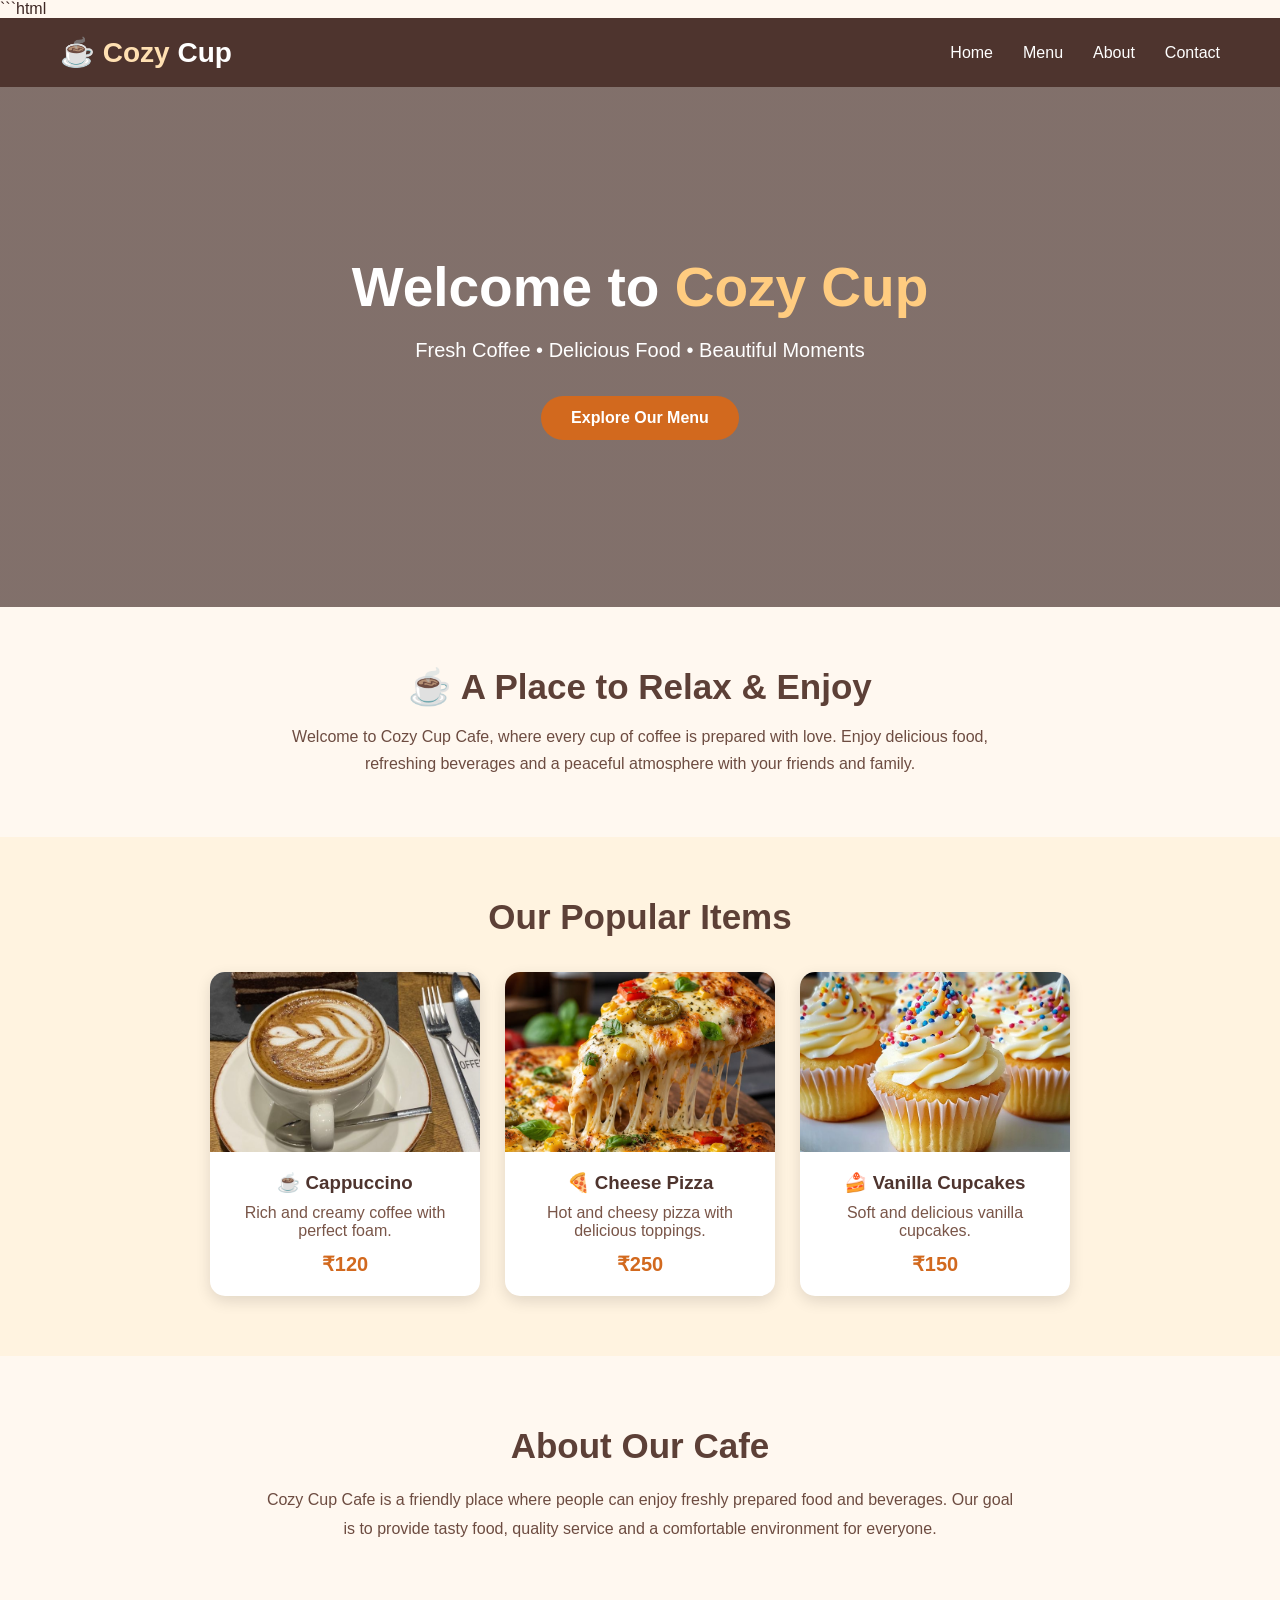
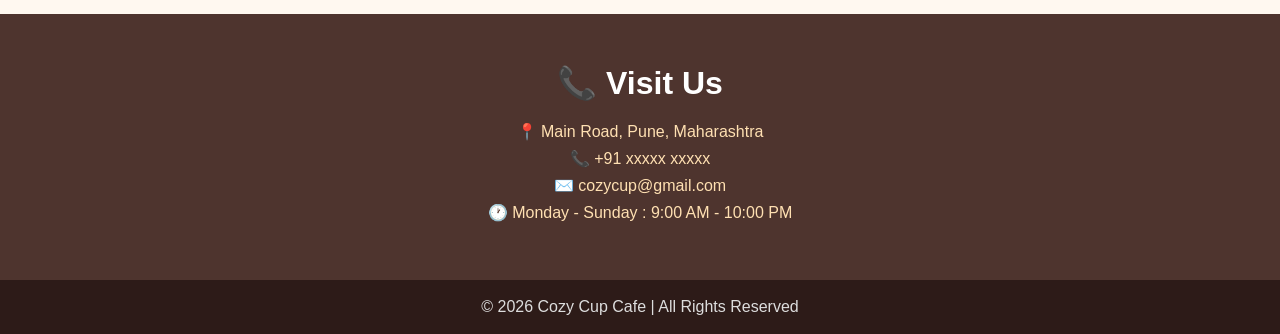
==== index.html @ 2bf5e007 "Third Commit" ====
```html
<!DOCTYPE html>
<html lang="en">

<head>
    <meta charset="UTF-8">
    <meta name="viewport" content="width=device-width, initial-scale=1.0">

    <title>Cozy Cup Cafe</title>

    <style>
        * {
            margin: 0;
            padding: 0;
            box-sizing: border-box;
            font-family: Arial, sans-serif;
        }

        body {
            background-color: #fff8f0;
            color: #3e2723;
        }

        /* ================= NAVBAR ================= */

        nav {
            width: 100%;
            background-color: #4e342e;
            padding: 18px 60px;

            display: flex;
            justify-content: space-between;
            align-items: center;

            position: sticky;
            top: 0;
            z-index: 100;
        }

        .logo {
            color: #ffe0b2;
            font-size: 28px;
            font-weight: bold;
        }

        .logo span {
            color: #ffffff;
        }

        nav ul {
            list-style: none;
            display: flex;
            gap: 30px;
        }

        nav ul li a {
            text-decoration: none;
            color: white;
            font-size: 16px;
            transition: 0.3s;
        }

        nav ul li a:hover {
            color: #ffcc80;
        }

        /* ================= HERO ================= */

        .hero {
            min-height: 520px;

            display: flex;
            justify-content: center;
            align-items: center;
            text-align: center;

            padding: 50px 20px;

            background:
                linear-gradient(rgba(62, 39, 35, 0.65),
                    rgba(62, 39, 35, 0.65)),
                url("cafe.jpg");

            background-size: cover;
            background-position: center;
        }

        .hero-content {
            color: white;
            max-width: 700px;
        }

        .hero-content h1 {
            font-size: 55px;
            margin-bottom: 15px;
        }

        .hero-content h1 span {
            color: #ffcc80;
        }

        .hero-content p {
            font-size: 20px;
            line-height: 1.6;
            margin-bottom: 30px;
        }

        .btn {
            display: inline-block;
            padding: 13px 30px;

            background-color: #d2691e;
            color: white;

            text-decoration: none;
            border-radius: 25px;

            font-weight: bold;
            transition: 0.3s;
        }

        .btn:hover {
            background-color: #8d4b20;
            transform: scale(1.05);
        }

        /* ================= WELCOME ================= */

        .welcome {
            text-align: center;
            padding: 60px 20px;
        }

        .welcome h2 {
            font-size: 35px;
            margin-bottom: 15px;
            color: #5d4037;
        }

        .welcome p {
            max-width: 700px;
            margin: auto;
            line-height: 1.7;
            color: #6d4c41;
        }

        /* ================= MENU ================= */

        .menu {
            padding: 60px 8%;
            background-color: #fff3e0;
            text-align: center;
        }

        .menu h2 {
            font-size: 35px;
            margin-bottom: 35px;
            color: #5d4037;
        }

        .cards {
            display: flex;
            justify-content: center;
            gap: 25px;
            flex-wrap: wrap;
        }

        .card {
            width: 270px;
            background-color: white;

            border-radius: 15px;
            overflow: hidden;

            box-shadow: 0 5px 15px rgba(0, 0, 0, 0.12);

            transition: 0.3s;
        }

        .card:hover {
            transform: translateY(-8px);
            box-shadow: 0 10px 25px rgba(0, 0, 0, 0.18);
        }

        .card img {
            width: 100%;
            height: 180px;
            object-fit: cover;
        }

        .card-content {
            padding: 20px;
        }

        .card-content h3 {
            margin-bottom: 10px;
            color: #4e342e;
        }

        .card-content p {
            color: #795548;
            margin-bottom: 12px;
        }

        .price {
            color: #d2691e;
            font-size: 20px;
            font-weight: bold;
        }

        /* ================= ABOUT ================= */

        .about {
            padding: 70px 10%;
            text-align: center;
        }

        .about h2 {
            font-size: 35px;
            margin-bottom: 20px;
            color: #5d4037;
        }

        .about p {
            max-width: 750px;
            margin: auto;
            line-height: 1.8;
            color: #6d4c41;
        }

        /* ================= CONTACT ================= */

        .contact {
            background-color: #4e342e;
            color: white;
            text-align: center;
            padding: 50px 20px;
        }

        .contact h2 {
            font-size: 32px;
            margin-bottom: 20px;
        }

        .contact p {
            margin: 8px;
            color: #ffe0b2;
        }

        /* ================= FOOTER ================= */

        footer {
            background-color: #2d1b18;
            color: #ddd;

            text-align: center;
            padding: 18px;
        }

        /* ================= RESPONSIVE ================= */

        @media (max-width: 700px) {

            nav {
                padding: 15px 20px;
                flex-direction: column;
                gap: 15px;
            }

            nav ul {
                gap: 15px;
                flex-wrap: wrap;
                justify-content: center;
            }

            .hero-content h1 {
                font-size: 38px;
            }

            .hero-content p {
                font-size: 16px;
            }
        }
    </style>
</head>

<body>

    <!-- ================= NAVBAR ================= -->

    <nav>

        <div class="logo">
            ☕ Cozy <span>Cup</span>
        </div>

        <ul>
            <li><a href="index.html">Home</a></li>
            <li><a href="menu_card.html">Menu</a></li>
            <li><a href="about.html">About</a></li>
            <li><a href="contact.html">Contact</a></li>
           
        </ul>

    </nav>


    <!-- ================= HERO SECTION ================= -->

    <section class="hero">

        <div class="hero-content">

            <h1>
                Welcome to <span>Cozy Cup</span>
            </h1>

            <p>
                Fresh Coffee • Delicious Food • Beautiful Moments
            </p>

            <a href="menu_card.html" class="btn">
                Explore Our Menu
            </a>

        </div>

    </section>


    <!-- ================= WELCOME SECTION ================= -->

    <section class="welcome">

        <h2>☕ A Place to Relax & Enjoy</h2>

        <p>
            Welcome to Cozy Cup Cafe, where every cup of coffee
            is prepared with love. Enjoy delicious food, refreshing
            beverages and a peaceful atmosphere with your friends
            and family.
        </p>

    </section>


    <!-- ================= MENU SECTION ================= -->

    <section class="menu">

        <h2>Our Popular Items</h2>

        <div class="cards">

            <!-- Card 1 -->

            <div class="card">

                <img src="images/Coffee/Australian cappuccino.jpeg" alt="Coffee" width="200" height="200">

                <div class="card-content">

                    <h3>☕ Cappuccino</h3>

                    <p>
                        Rich and creamy coffee with perfect foam.
                    </p>

                    <div class="price">₹120</div>

                </div>

            </div>


            <!-- Card 2 -->

            <div class="card">

                <img src="images/Pizza/Cheesy Vegetable Pizza.jpeg" alt="Pizza" width="200" height="200">

                <div class="card-content">

                    <h3>🍕 Cheese Pizza</h3>

                    <p>
                        Hot and cheesy pizza with delicious toppings.
                    </p>

                    <div class="price">₹250</div>

                </div>

            </div>


            <!-- Card 3 -->

            <div class="card">

                <img src="images/Pastries/Vanilla Cupcakes.jpeg" alt="Cake" width="200" height="200">

                <div class="card-content">

                    <h3>🍰 Vanilla Cupcakes</h3>

                    <p> Soft and delicious vanilla cupcakes. </p>
                    <div class="price">₹150</div>
                </div>
            </div>
        </div>
    </section>



    <!-- ================= ABOUT SECTION ================= -->

    <section class="about">
        <h2>About Our Cafe</h2>
        <p> Cozy Cup Cafe is a friendly place where people can enjoy freshly prepared food and beverages. Our goal is to
            provide tasty food, quality service and a comfortable environment for everyone. </p>
    </section>


    <!-- ================= CONTACT SECTION ================= -->
    <section class="contact">
        <h2>📞 Visit Us</h2>
        <p>📍 Main Road, Pune, Maharashtra</p>
        <p>📞 +91 xxxxx xxxxx </p>
        <p>✉️ cozycup@gmail.com</p>
        <p>🕐 Monday - Sunday : 9:00 AM - 10:00 PM</p>
    </section>


    <!-- ================= FOOTER ================= -->
    <footer>
        <p> © 2026 Cozy Cup Cafe | All Rights Reserved </p>
    </footer>
</body>

</html>
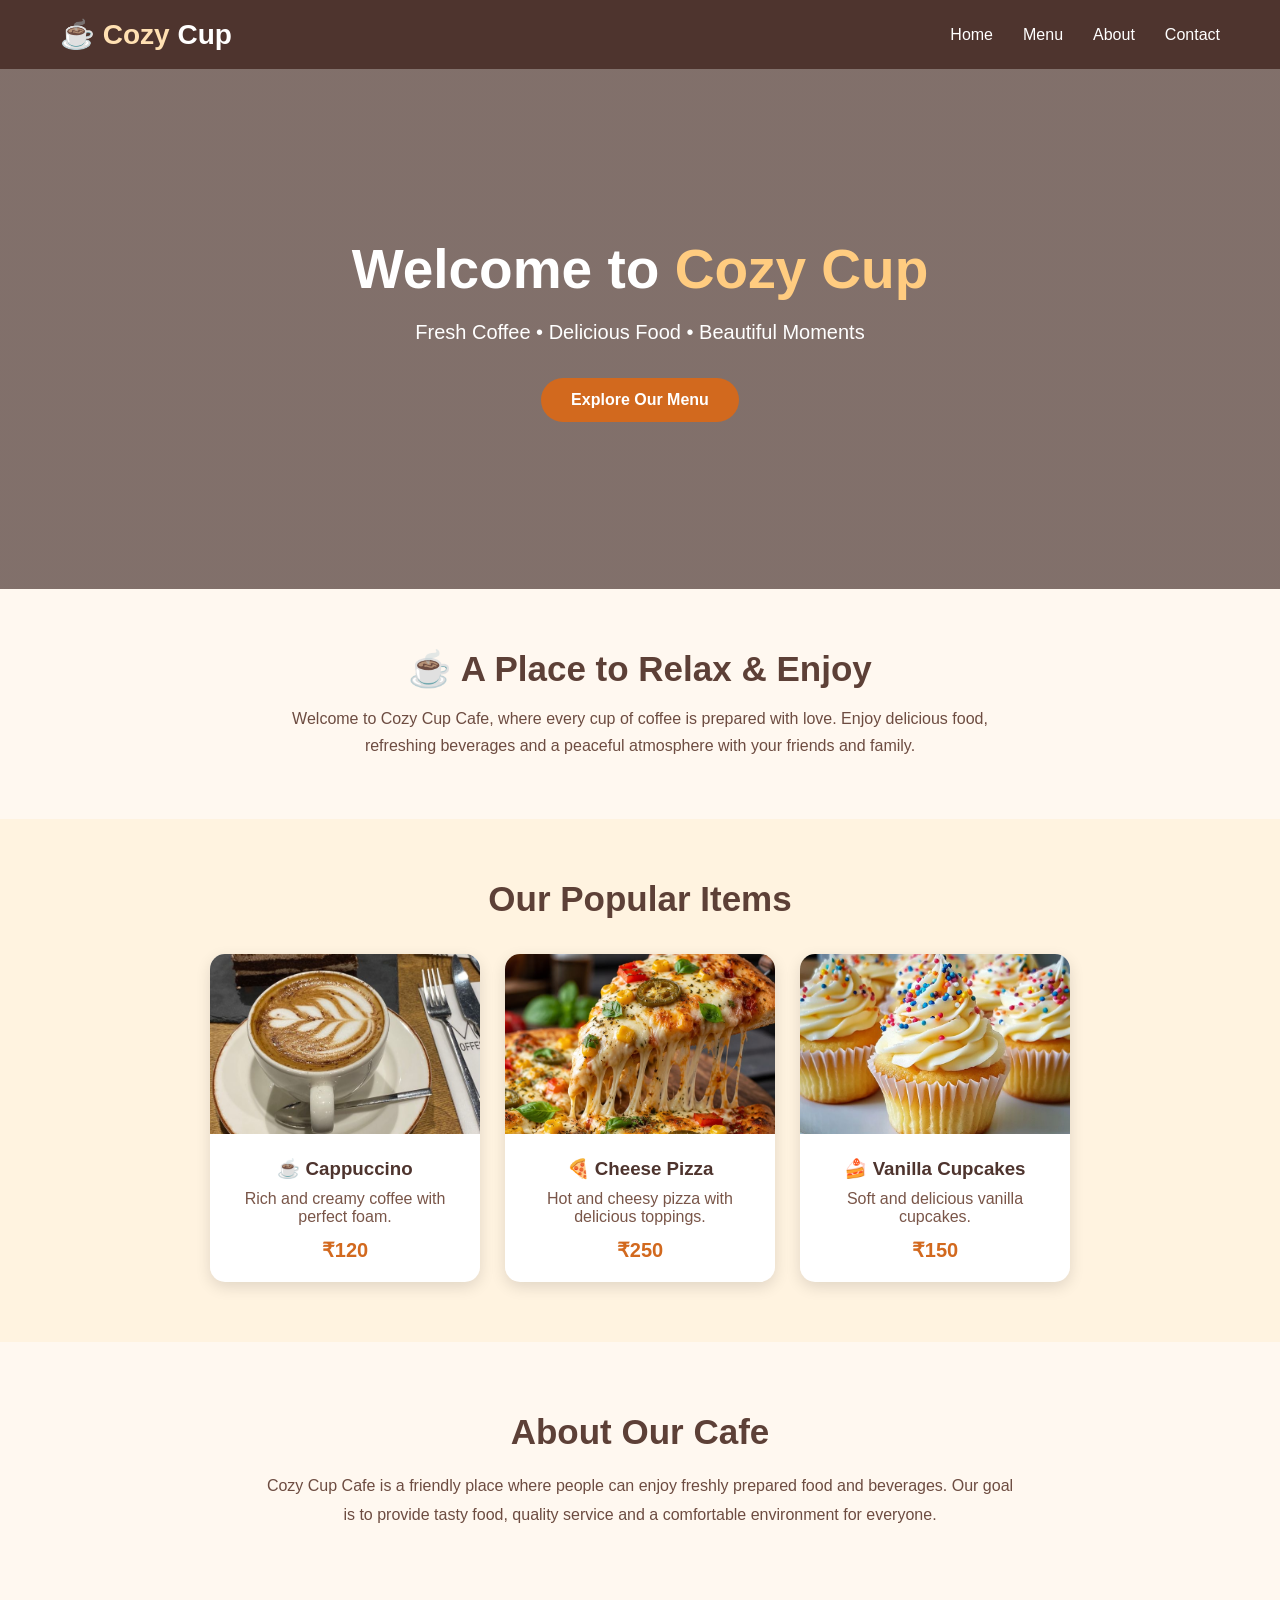
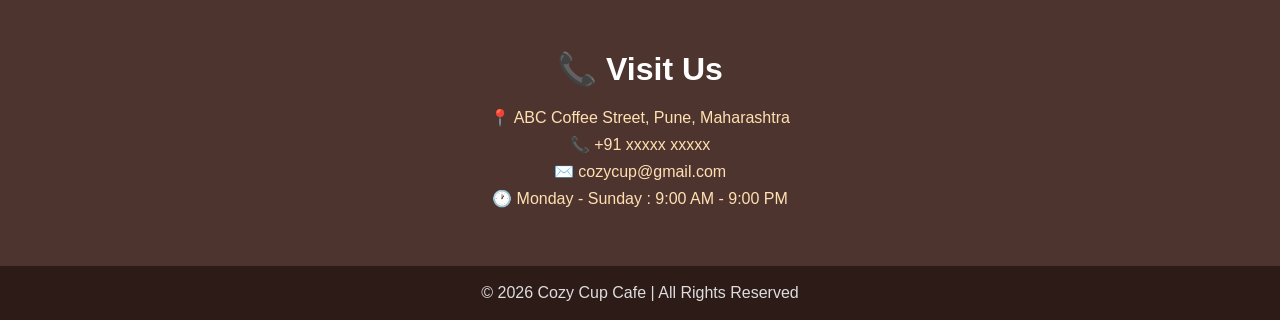
==== commit 3690bdb3: "Commit_3" ====
--- a/index.html
+++ b/index.html
@@ -1,4 +1,3 @@
-```html
 <!DOCTYPE html>
 <html lang="en">
 
@@ -425,10 +424,10 @@
     <!-- ================= CONTACT SECTION ================= -->
     <section class="contact">
         <h2>📞 Visit Us</h2>
-        <p>📍 Main Road, Pune, Maharashtra</p>
+        <p>📍 ABC Coffee Street, Pune, Maharashtra</p>
         <p>📞 +91 xxxxx xxxxx </p>
         <p>✉️ cozycup@gmail.com</p>
-        <p>🕐 Monday - Sunday : 9:00 AM - 10:00 PM</p>
+        <p>🕐 Monday - Sunday : 9:00 AM - 9:00 PM</p>
     </section>
 
 
